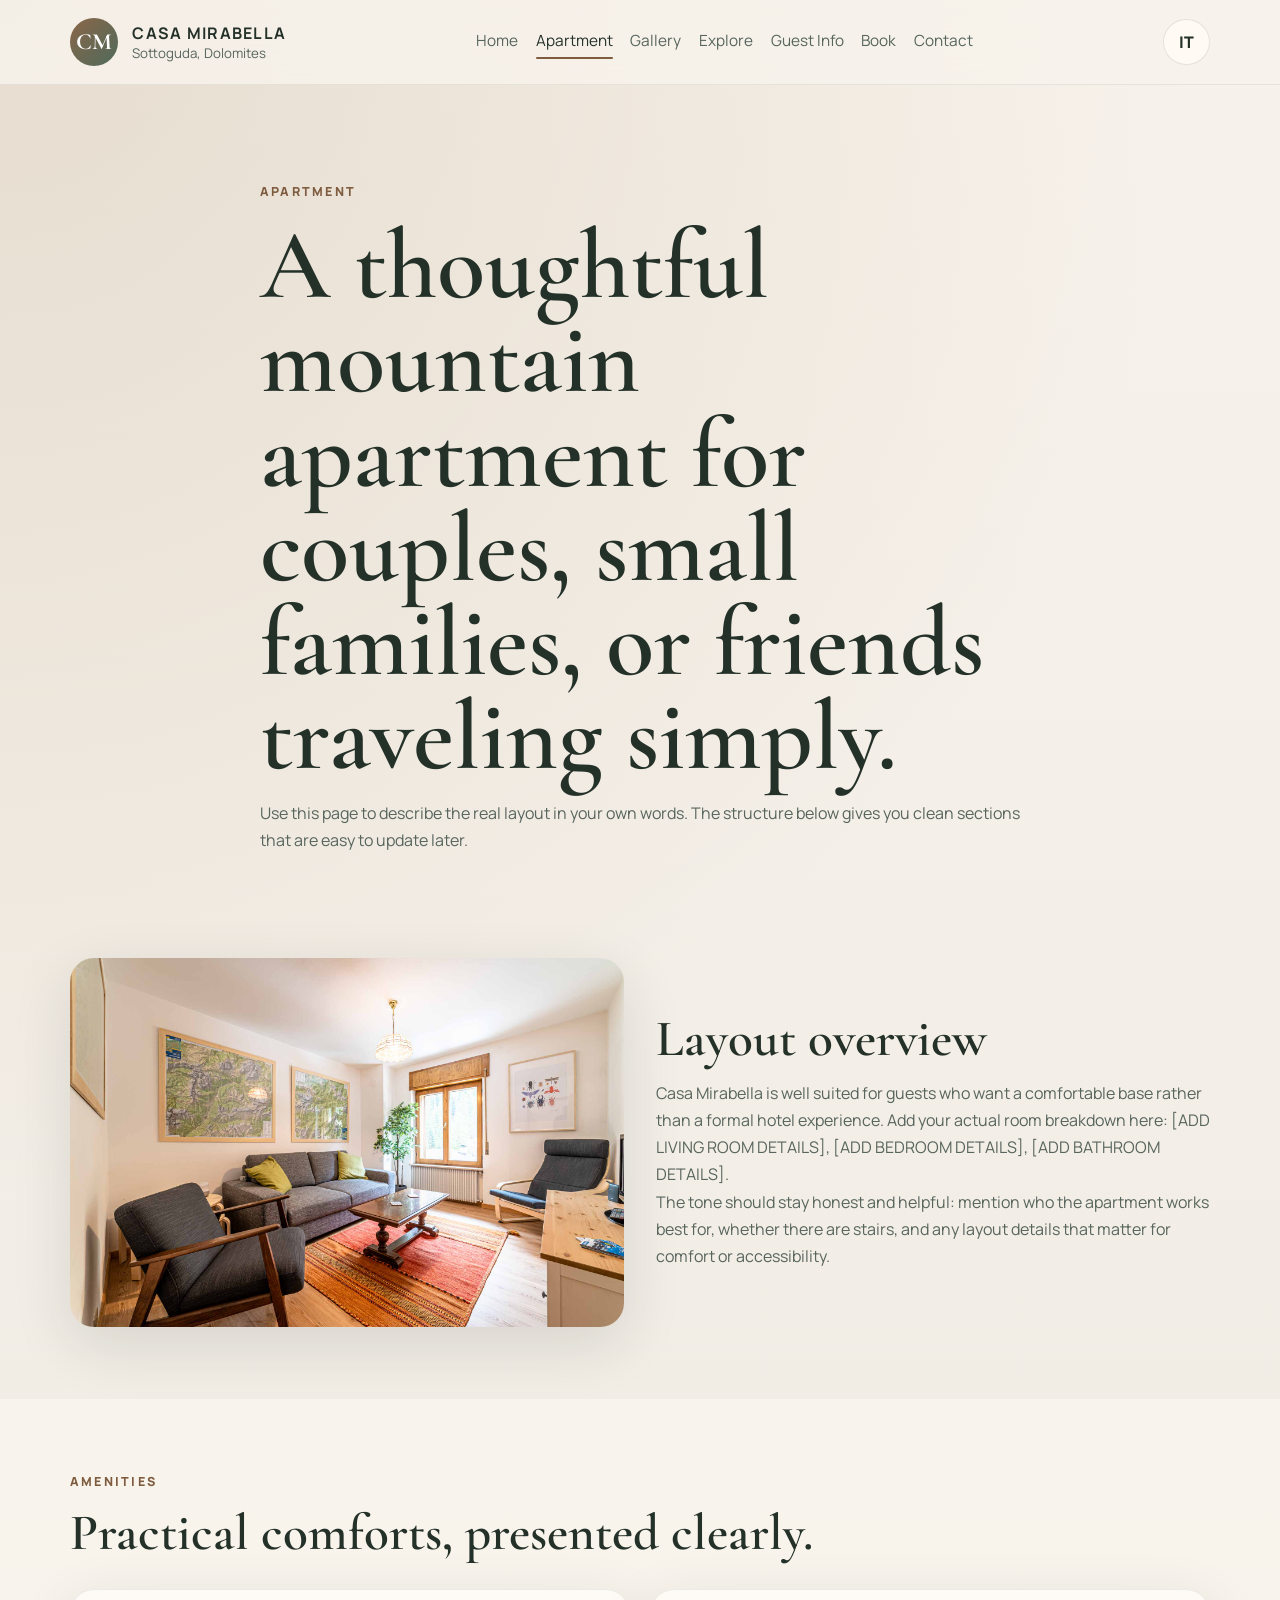
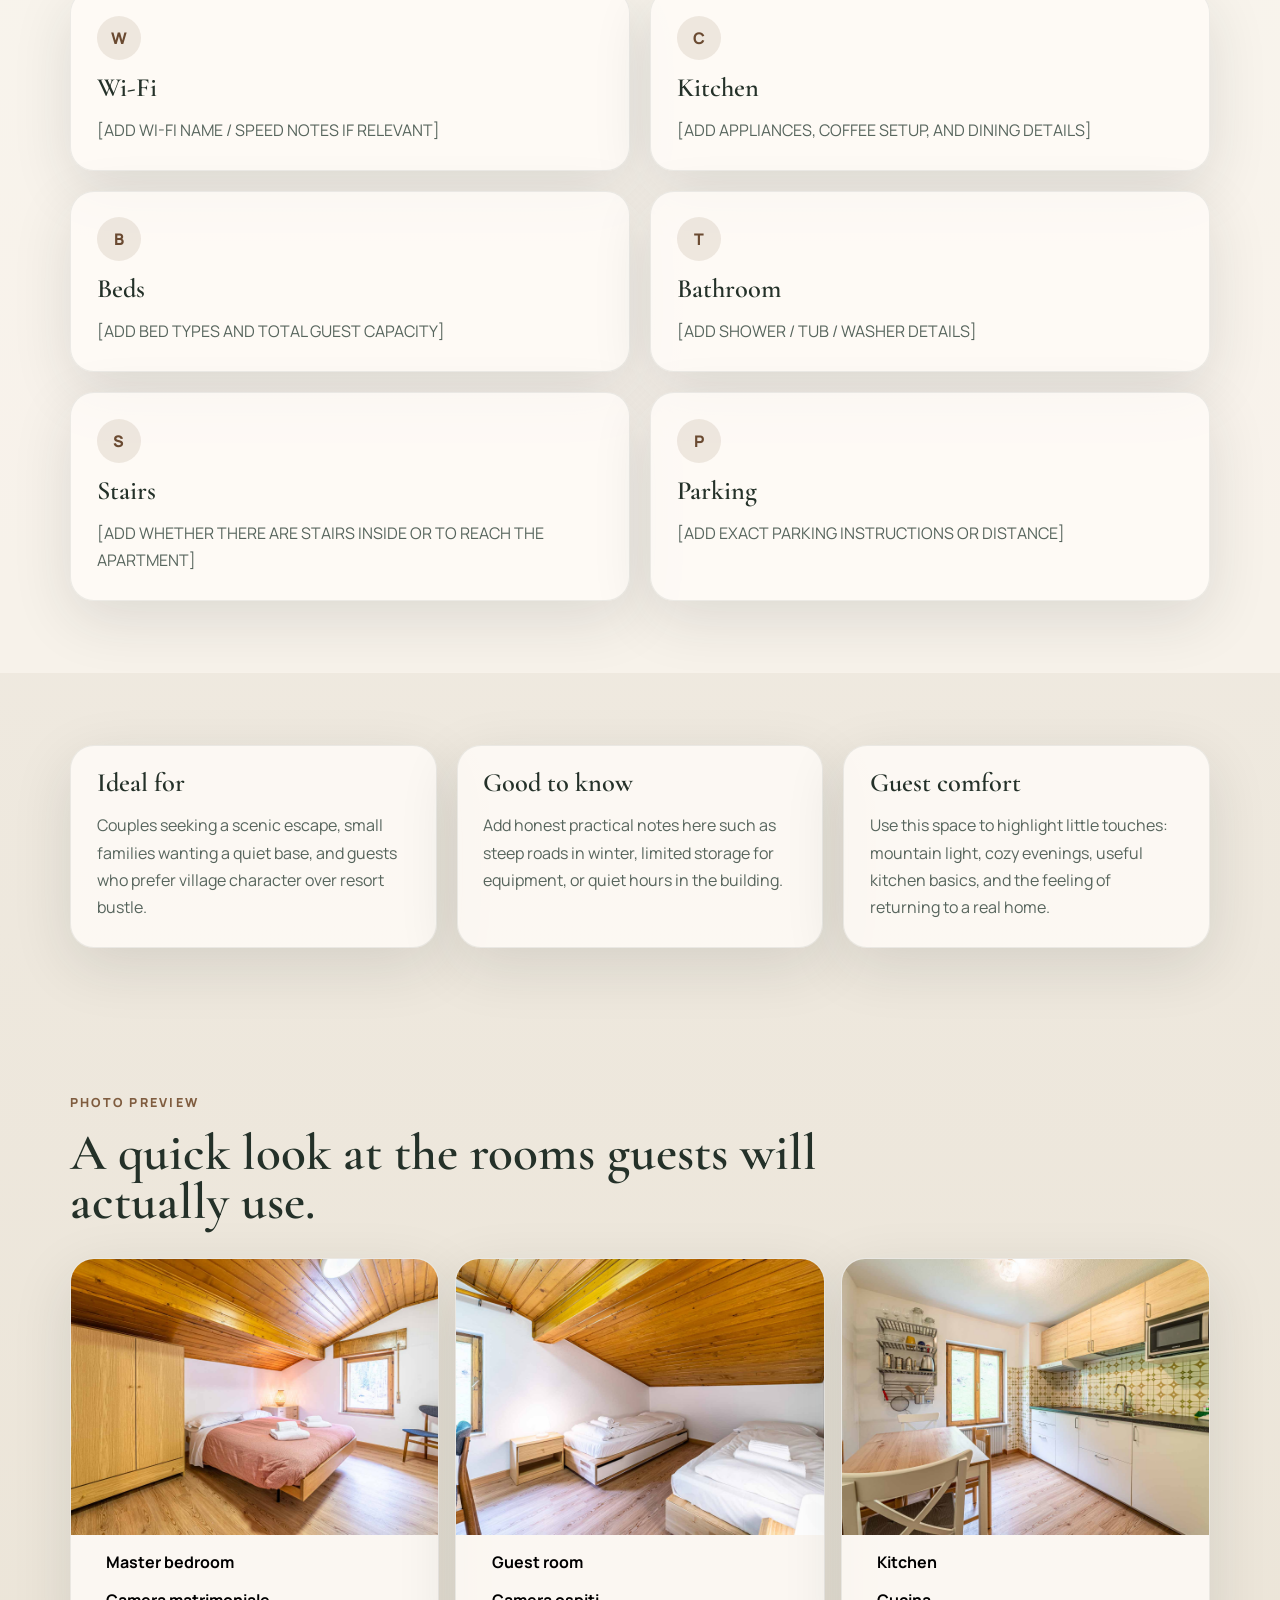
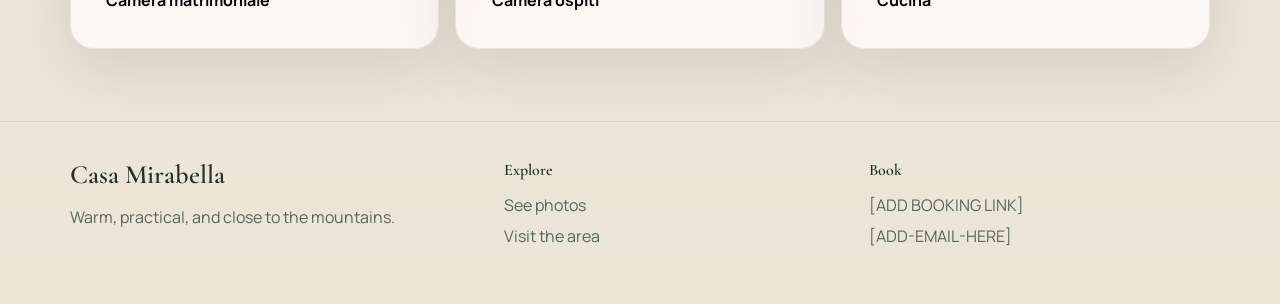
==== apartment.html @ 173e10f9 "Initial Casa Mirabella Website" ====
<!DOCTYPE html>
<html lang="en">
<head>
  <meta charset="UTF-8">
  <meta name="viewport" content="width=device-width, initial-scale=1.0">
  <title>Apartment | Casa Mirabella</title>
  <meta name="description" content="Explore the layout, amenities, and practical details of Casa Mirabella in Sottoguda, Italy.">
  <link rel="preconnect" href="https://fonts.googleapis.com">
  <link rel="preconnect" href="https://fonts.gstatic.com" crossorigin>
  <link href="https://fonts.googleapis.com/css2?family=Manrope:wght@400;500;700;800&family=Cormorant+Garamond:wght@500;600;700&display=swap" rel="stylesheet">
  <link rel="stylesheet" href="style.css">
</head>
<body data-page="apartment">
  <header class="site-header">
    <div class="container header-inner">
      <a class="brand" href="index.html" aria-label="Casa Mirabella home"><span class="brand-mark">CM</span><span><strong>Casa Mirabella</strong><small>Sottoguda, Dolomites</small></span></a>
      <button class="nav-toggle" type="button" aria-expanded="false" aria-controls="site-nav"><span></span><span></span><span></span></button>
      <nav id="site-nav" class="site-nav" aria-label="Main navigation">
        <a href="index.html"><span class="lang lang-en">Home</span><span class="lang lang-it">Home</span></a>
        <a href="apartment.html" class="active"><span class="lang lang-en">Apartment</span><span class="lang lang-it">Appartamento</span></a>
        <a href="gallery.html"><span class="lang lang-en">Gallery</span><span class="lang lang-it">Galleria</span></a>
        <a href="explore.html"><span class="lang lang-en">Explore</span><span class="lang lang-it">Dintorni</span></a>
        <a href="guest-info.html"><span class="lang lang-en">Guest Info</span><span class="lang lang-it">Info Ospiti</span></a>
        <a href="book.html"><span class="lang lang-en">Book</span><span class="lang lang-it">Prenota</span></a>
        <a href="contact.html"><span class="lang lang-en">Contact</span><span class="lang lang-it">Contatti</span></a>
      </nav>
      <button class="language-toggle" type="button" aria-label="Toggle language"><span data-lang-label>IT</span></button>
    </div>
  </header>
  <main class="page-main">
    <section class="page-hero">
      <div class="container narrow">
        <p class="eyebrow"><span class="lang lang-en">Apartment</span><span class="lang lang-it">Appartamento</span></p>
        <h1><span class="lang lang-en">A thoughtful mountain apartment for couples, small families, or friends traveling simply.</span><span class="lang lang-it">Un appartamento di montagna curato, ideale per coppie, piccole famiglie o amici in cerca di semplicita.</span></h1>
        <p><span class="lang lang-en">Use this page to describe the real layout in your own words. The structure below gives you clean sections that are easy to update later.</span><span class="lang lang-it">Usa questa pagina per descrivere la disposizione reale dell'appartamento con parole tue. La struttura qui sotto offre sezioni chiare e facili da aggiornare in seguito.</span></p>
      </div>
    </section>
    <section class="section">
      <div class="container split-layout">
        <div class="media-panel"><img src="photos/apartment/livingroom.jpg" alt="Living room at Casa Mirabella"></div>
        <div>
          <h2><span class="lang lang-en">Layout overview</span><span class="lang lang-it">Panoramica degli spazi</span></h2>
          <div class="rich-text">
            <p class="lang lang-en">Casa Mirabella is well suited for guests who want a comfortable base rather than a formal hotel experience. Add your actual room breakdown here: [ADD LIVING ROOM DETAILS], [ADD BEDROOM DETAILS], [ADD BATHROOM DETAILS].</p>
            <p class="lang lang-it">Casa Mirabella e adatta a chi cerca una base confortevole piu che un'esperienza alberghiera formale. Aggiungi qui la reale composizione degli ambienti: [AGGIUNGI DETTAGLI SOGGIORNO], [AGGIUNGI DETTAGLI CAMERA], [AGGIUNGI DETTAGLI BAGNO].</p>
            <p class="lang lang-en">The tone should stay honest and helpful: mention who the apartment works best for, whether there are stairs, and any layout details that matter for comfort or accessibility.</p>
            <p class="lang lang-it">Mantieni un tono onesto e utile: indica per chi e piu adatto l'appartamento, se ci sono scale e ogni dettaglio della disposizione che possa influire su comfort o accessibilita.</p>
          </div>
        </div>
      </div>
    </section>
    <section class="section section-soft">
      <div class="container">
        <div class="section-heading"><p class="eyebrow"><span class="lang lang-en">Amenities</span><span class="lang lang-it">Servizi</span></p><h2><span class="lang lang-en">Practical comforts, presented clearly.</span><span class="lang lang-it">Comfort pratici, presentati con chiarezza.</span></h2></div>
        <div class="icon-card-grid">
          <article class="icon-card"><span class="amenity-icon">W</span><h3>Wi-Fi</h3><p><span class="lang lang-en">[ADD WI-FI NAME / SPEED NOTES IF RELEVANT]</span><span class="lang lang-it">[AGGIUNGI NOME WI-FI / NOTE SULLA VELOCITA SE UTILE]</span></p></article>
          <article class="icon-card"><span class="amenity-icon">C</span><h3><span class="lang lang-en">Kitchen</span><span class="lang lang-it">Cucina</span></h3><p><span class="lang lang-en">[ADD APPLIANCES, COFFEE SETUP, AND DINING DETAILS]</span><span class="lang lang-it">[AGGIUNGI ELETTRODOMESTICI, MACCHINA CAFFE E DETTAGLI ZONA PRANZO]</span></p></article>
          <article class="icon-card"><span class="amenity-icon">B</span><h3><span class="lang lang-en">Beds</span><span class="lang lang-it">Letti</span></h3><p><span class="lang lang-en">[ADD BED TYPES AND TOTAL GUEST CAPACITY]</span><span class="lang lang-it">[AGGIUNGI TIPOLOGIA LETTI E CAPIENZA TOTALE OSPITI]</span></p></article>
          <article class="icon-card"><span class="amenity-icon">T</span><h3><span class="lang lang-en">Bathroom</span><span class="lang lang-it">Bagno</span></h3><p><span class="lang lang-en">[ADD SHOWER / TUB / WASHER DETAILS]</span><span class="lang lang-it">[AGGIUNGI DETTAGLI DOCCIA / VASCA / LAVATRICE]</span></p></article>
          <article class="icon-card"><span class="amenity-icon">S</span><h3><span class="lang lang-en">Stairs</span><span class="lang lang-it">Scale</span></h3><p><span class="lang lang-en">[ADD WHETHER THERE ARE STAIRS INSIDE OR TO REACH THE APARTMENT]</span><span class="lang lang-it">[AGGIUNGI SE CI SONO SCALE INTERNE O PER RAGGIUNGERE L'APPARTAMENTO]</span></p></article>
          <article class="icon-card"><span class="amenity-icon">P</span><h3><span class="lang lang-en">Parking</span><span class="lang lang-it">Parcheggio</span></h3><p><span class="lang lang-en">[ADD EXACT PARKING INSTRUCTIONS OR DISTANCE]</span><span class="lang lang-it">[AGGIUNGI ISTRUZIONI PRECISE O DISTANZA DEL PARCHEGGIO]</span></p></article>
        </div>
      </div>
    </section>
    <section class="section">
      <div class="container details-grid">
        <article class="info-card"><h3><span class="lang lang-en">Ideal for</span><span class="lang lang-it">Ideale per</span></h3><p><span class="lang lang-en">Couples seeking a scenic escape, small families wanting a quiet base, and guests who prefer village character over resort bustle.</span><span class="lang lang-it">Coppie in cerca di un soggiorno panoramico, piccole famiglie che desiderano una base tranquilla e ospiti che preferiscono il carattere del borgo al movimento dei grandi resort.</span></p></article>
        <article class="info-card"><h3><span class="lang lang-en">Good to know</span><span class="lang lang-it">Da sapere</span></h3><p><span class="lang lang-en">Add honest practical notes here such as steep roads in winter, limited storage for equipment, or quiet hours in the building.</span><span class="lang lang-it">Aggiungi qui note pratiche e sincere, come strade ripide in inverno, spazio limitato per l'attrezzatura o orari di silenzio nel palazzo.</span></p></article>
        <article class="info-card"><h3><span class="lang lang-en">Guest comfort</span><span class="lang lang-it">Comfort degli ospiti</span></h3><p><span class="lang lang-en">Use this space to highlight little touches: mountain light, cozy evenings, useful kitchen basics, and the feeling of returning to a real home.</span><span class="lang lang-it">Usa questo spazio per valorizzare i dettagli: la luce di montagna, le serate raccolte, gli essenziali in cucina e la sensazione di tornare in una vera casa.</span></p></article>
      </div>
    </section>
    <section class="section">
      <div class="container">
        <div class="section-heading"><p class="eyebrow"><span class="lang lang-en">Photo Preview</span><span class="lang lang-it">Anteprima foto</span></p><h2><span class="lang lang-en">A quick look at the rooms guests will actually use.</span><span class="lang lang-it">Uno sguardo veloce agli ambienti che gli ospiti vivranno davvero.</span></h2></div>
        <div class="gallery-grid">
          <button class="gallery-item" type="button" data-lightbox-src="photos/apartment/master.jpg" data-lightbox-alt="Master bedroom at Casa Mirabella"><img src="photos/apartment/master.jpg" alt="Master bedroom at Casa Mirabella"><span><span class="lang lang-en">Master bedroom</span><span class="lang lang-it">Camera matrimoniale</span></span></button>
          <button class="gallery-item" type="button" data-lightbox-src="photos/apartment/guest.jpg" data-lightbox-alt="Guest bedroom at Casa Mirabella"><img src="photos/apartment/guest.jpg" alt="Guest bedroom at Casa Mirabella"><span><span class="lang lang-en">Guest room</span><span class="lang lang-it">Camera ospiti</span></span></button>
          <button class="gallery-item" type="button" data-lightbox-src="photos/apartment/kitchen.jpg" data-lightbox-alt="Kitchen at Casa Mirabella"><img src="photos/apartment/kitchen.jpg" alt="Kitchen at Casa Mirabella"><span><span class="lang lang-en">Kitchen</span><span class="lang lang-it">Cucina</span></span></button>
        </div>
      </div>
    </section>
  </main>
  <div class="lightbox" hidden><button class="lightbox-close" type="button" aria-label="Close image">×</button><img class="lightbox-image" src="" alt=""></div>
  <footer class="site-footer">
    <div class="container footer-grid">
      <div><h3>Casa Mirabella</h3><p class="lang lang-en">Warm, practical, and close to the mountains.</p><p class="lang lang-it">Accogliente, pratica e vicina alla montagna.</p></div>
      <div><h4><span class="lang lang-en">Explore</span><span class="lang lang-it">Esplora</span></h4><a href="gallery.html"><span class="lang lang-en">See photos</span><span class="lang lang-it">Guarda le foto</span></a><a href="explore.html"><span class="lang lang-en">Visit the area</span><span class="lang lang-it">Scopri il territorio</span></a></div>
      <div><h4><span class="lang lang-en">Book</span><span class="lang lang-it">Prenota</span></h4><a href="book.html">[ADD BOOKING LINK]</a><a href="contact.html#contact-form">[ADD-EMAIL-HERE]</a></div>
    </div>
  </footer>
  <script src="script.js"></script>
</body>
</html>
---- style.css ----
:root {
  --bg: #f4efe7;
  --bg-soft: #ede4d7;
  --surface: rgba(255, 252, 248, 0.8);
  --surface-strong: #fffaf4;
  --text: #243129;
  --text-soft: #57655d;
  --line: rgba(36, 49, 41, 0.12);
  --accent: #7f5c3f;
  --accent-strong: #6a4a31;
  --shadow: 0 18px 60px rgba(37, 42, 39, 0.12);
  --radius: 24px;
  --radius-sm: 16px;
  --container: min(1140px, calc(100vw - 2rem));
}

*,
*::before,
*::after { box-sizing: border-box; }

html { scroll-behavior: smooth; }

body {
  margin: 0;
  font-family: "Manrope", sans-serif;
  color: var(--text);
  background:
    radial-gradient(circle at top left, rgba(207, 191, 168, 0.42), transparent 32%),
    linear-gradient(180deg, #f7f2eb 0%, #f1ece4 44%, #ebe4d7 100%);
}

img { max-width: 100%; display: block; }
a { color: inherit; text-decoration: none; }
button, input, textarea { font: inherit; }
.container { width: var(--container); margin: 0 auto; }
.narrow { max-width: 760px; }

.site-header {
  position: sticky;
  top: 0;
  z-index: 20;
  backdrop-filter: blur(18px);
  background: rgba(247, 242, 235, 0.84);
  border-bottom: 1px solid rgba(36, 49, 41, 0.08);
}

.header-inner {
  display: flex;
  align-items: center;
  justify-content: space-between;
  gap: 1rem;
  min-height: 84px;
}

.brand { display: inline-flex; align-items: center; gap: 0.9rem; flex-shrink: 0; }
.brand strong, .brand small { display: block; }
.brand strong { font-size: 1rem; letter-spacing: 0.08em; text-transform: uppercase; }
.brand small { color: var(--text-soft); }

.brand-mark {
  width: 48px;
  height: 48px;
  display: grid;
  place-items: center;
  border-radius: 50%;
  background: linear-gradient(135deg, #8a6649, #4f6a5b);
  color: #fff;
  font-family: "Cormorant Garamond", serif;
  font-size: 1.45rem;
  font-weight: 700;
}

.site-nav { display: flex; align-items: center; gap: 1.1rem; }
.site-nav a { color: var(--text-soft); font-size: 0.96rem; padding-bottom: 0.2rem; position: relative; }
.site-nav a.active, .site-nav a:hover { color: var(--text); }
.site-nav a.active::after, .site-nav a:hover::after {
  content: "";
  position: absolute;
  left: 0; right: 0; bottom: -0.3rem;
  height: 2px; border-radius: 999px; background: var(--accent);
}

.language-toggle, .nav-toggle, .lightbox-close { border: 0; cursor: pointer; }
.language-toggle {
  padding: 0.7rem 0.95rem;
  border-radius: 999px;
  background: var(--surface-strong);
  color: var(--text);
  border: 1px solid var(--line);
  font-weight: 800;
}

.nav-toggle {
  display: none;
  width: 48px;
  height: 48px;
  padding: 0;
  background: var(--surface-strong);
  border-radius: 50%;
  border: 1px solid var(--line);
}

.nav-toggle span {
  display: block;
  width: 18px;
  height: 2px;
  margin: 4px auto;
  background: var(--text);
}

.hero, .page-hero { position: relative; }
.hero {
  min-height: 82vh;
  display: grid;
  align-items: center;
  overflow: clip;
}

.hero-media, .hero-overlay { position: absolute; inset: 0; }
.hero-media img { width: 100%; height: 100%; object-fit: cover; }
.hero-overlay {
  background:
    linear-gradient(180deg, rgba(25, 35, 30, 0.18), rgba(25, 35, 30, 0.65)),
    linear-gradient(90deg, rgba(24, 31, 27, 0.72) 0%, rgba(24, 31, 27, 0.18) 55%, rgba(24, 31, 27, 0.24) 100%);
}

.hero-content {
  position: relative;
  z-index: 1;
  padding: 8rem 0 6rem;
  color: #fbf8f3;
  max-width: 700px;
}

.eyebrow {
  margin: 0 0 1rem;
  letter-spacing: 0.18em;
  text-transform: uppercase;
  font-size: 0.78rem;
  font-weight: 800;
  color: var(--accent);
}

.hero .eyebrow { color: rgba(251, 248, 243, 0.82); }

h1, h2, h3, h4 {
  margin: 0 0 1rem;
  font-family: "Cormorant Garamond", serif;
  font-weight: 600;
  line-height: 0.95;
}

h1 { font-size: clamp(3.4rem, 8vw, 6.2rem); }
h2 { font-size: clamp(2.2rem, 4vw, 3.4rem); }
h3 { font-size: 1.65rem; }

p { margin: 0; line-height: 1.7; color: var(--text-soft); }
.hero-text { color: rgba(251, 248, 243, 0.88); max-width: 56ch; margin-bottom: 2rem; }

.hero-actions, .booking-actions, .contact-links {
  display: flex;
  flex-wrap: wrap;
  gap: 0.9rem;
}

.button {
  display: inline-flex;
  align-items: center;
  justify-content: center;
  min-height: 50px;
  padding: 0.85rem 1.35rem;
  border-radius: 999px;
  font-weight: 700;
  border: 1px solid transparent;
  transition: transform 180ms ease, background 180ms ease, color 180ms ease, border-color 180ms ease;
}

.button:hover { transform: translateY(-1px); }
.button-primary { background: linear-gradient(135deg, #8a6649, #6b4c35); color: #fff; }
.button-secondary { background: rgba(255, 250, 244, 0.08); border-color: rgba(255, 250, 244, 0.28); color: #fff; }
.booking-panel .button-secondary,
.contact-panel .button-secondary,
.contact-form .button-secondary {
  background: transparent;
  border-color: var(--line);
  color: var(--text);
}

.page-main { padding-top: 1rem; }
.page-hero { padding: 5rem 0 2rem; }
.section { padding: 4.5rem 0; }
.section-soft { background: rgba(255, 250, 244, 0.48); }
.section-dark { background: linear-gradient(160deg, rgba(33, 53, 47, 0.98), rgba(52, 76, 67, 0.96)); color: #f6f2eb; }
.section-dark p, .section-dark .eyebrow, .section-dark h2, .section-dark h3 { color: inherit; }
.section-heading { margin-bottom: 2rem; max-width: 760px; }

.intro-grid,
.split-layout,
.location-band,
.booking-layout,
.contact-layout {
  display: grid;
  grid-template-columns: repeat(2, minmax(0, 1fr));
  gap: 2rem;
  align-items: center;
}

.card-grid, .details-grid, .manual-grid, .icon-card-grid, .amenity-grid, .season-grid { display: grid; gap: 1.25rem; }
.three-up, .details-grid, .season-grid { grid-template-columns: repeat(3, minmax(0, 1fr)); }
.manual-grid, .icon-card-grid, .amenity-grid { grid-template-columns: repeat(2, minmax(0, 1fr)); }

.info-card,
.testimonial,
.manual-card,
.icon-card,
.amenity-card,
.booking-panel,
.contact-panel,
.contact-form,
.gallery-item,
.gallery-filter-note {
  background: var(--surface);
  border: 1px solid rgba(36, 49, 41, 0.08);
  border-radius: var(--radius);
  box-shadow: var(--shadow);
}

.info-card, .testimonial, .manual-card, .icon-card, .amenity-card, .booking-panel, .contact-panel, .contact-form { padding: 1.6rem; }
.media-panel, .location-map { overflow: hidden; border-radius: var(--radius); box-shadow: var(--shadow); }
.media-panel img, .location-map img { width: 100%; height: 100%; object-fit: cover; }
.amenity-icon {
  width: 44px;
  height: 44px;
  display: inline-grid;
  place-items: center;
  border-radius: 50%;
  background: rgba(127, 92, 63, 0.12);
  color: var(--accent-strong);
  font-weight: 800;
  margin-bottom: 1rem;
}

.text-link { display: inline-flex; margin-top: 1.25rem; color: var(--accent-strong); font-weight: 800; }
.gallery-filter-note { padding: 1rem 1.25rem; margin-bottom: 1rem; }
.gallery-grid { display: grid; grid-template-columns: repeat(3, minmax(0, 1fr)); gap: 1rem; }
.gallery-item { padding: 0; overflow: hidden; text-align: left; cursor: pointer; }
.gallery-item img { aspect-ratio: 4 / 3; width: 100%; object-fit: cover; }
.gallery-item span { display: block; padding: 1rem 1.1rem 1.15rem; font-weight: 700; }

.lightbox {
  position: fixed;
  inset: 0;
  background: rgba(17, 24, 21, 0.9);
  display: grid;
  place-items: center;
  padding: 2rem;
  z-index: 30;
}

.lightbox[hidden] {
  display: none !important;
}

.lightbox-image {
  max-width: min(100%, 1000px);
  max-height: 86vh;
  border-radius: var(--radius-sm);
  box-shadow: 0 30px 80px rgba(0, 0, 0, 0.35);
}

.lightbox-close {
  position: absolute;
  top: 1rem;
  right: 1rem;
  width: 52px;
  height: 52px;
  border-radius: 50%;
  background: rgba(255, 255, 255, 0.12);
  color: #fff;
  font-size: 2rem;
}

.calendar-placeholder {
  margin-top: 1rem;
  padding: 1rem;
  border-radius: var(--radius-sm);
  background: rgba(255, 255, 255, 0.6);
  border: 1px dashed rgba(36, 49, 41, 0.18);
}

.availability-widget { display: grid; gap: 1rem; }
.calendar-head {
  display: flex;
  justify-content: space-between;
  gap: 1rem;
  align-items: flex-start;
  margin-bottom: 0.3rem;
}

.calendar-status {
  font-size: 0.95rem;
  margin-top: 0.35rem;
}

.calendar-legend {
  display: flex;
  flex-wrap: wrap;
  justify-content: flex-end;
  gap: 0.8rem 1rem;
  font-size: 0.88rem;
  color: var(--text-soft);
}

.calendar-legend span {
  display: inline-flex;
  align-items: center;
  gap: 0.45rem;
}

.legend-dot {
  width: 0.9rem;
  height: 0.9rem;
  border-radius: 50%;
  display: inline-block;
}

.legend-dot.is-available { background: #d7e7db; border: 1px solid rgba(66, 110, 78, 0.3); }
.legend-dot.is-unavailable { background: #d8b7ac; border: 1px solid rgba(123, 78, 67, 0.25); }

.calendar-months {
  display: grid;
  grid-template-columns: repeat(2, minmax(0, 1fr));
  gap: 1rem;
}

.calendar-month {
  padding: 1rem;
  border-radius: 18px;
  background: rgba(255, 255, 255, 0.52);
  border: 1px solid rgba(36, 49, 41, 0.08);
}

.calendar-month-title {
  font-family: "Cormorant Garamond", serif;
  font-size: 1.7rem;
  color: var(--text);
  margin-bottom: 0.85rem;
}

.calendar-weekdays,
.calendar-grid {
  display: grid;
  grid-template-columns: repeat(7, minmax(0, 1fr));
  gap: 0.45rem;
}

.calendar-weekdays span {
  text-align: center;
  font-size: 0.77rem;
  letter-spacing: 0.08em;
  text-transform: uppercase;
  color: var(--text-soft);
  font-weight: 700;
}

.calendar-day {
  min-height: 50px;
  border-radius: 12px;
  border: 1px solid transparent;
  background: rgba(127, 92, 63, 0.08);
  color: var(--text);
  font-weight: 700;
  display: grid;
  place-items: center;
}

.calendar-day.is-empty {
  background: transparent;
}

.calendar-day.is-available {
  background: #edf3ee;
  border-color: rgba(66, 110, 78, 0.12);
}

.calendar-day.is-unavailable {
  background: #f1dfd9;
  border-color: rgba(123, 78, 67, 0.18);
  color: #7a473b;
}

.calendar-note {
  font-size: 0.92rem;
}

.emphasis { background: linear-gradient(180deg, rgba(250, 245, 238, 0.95), rgba(245, 238, 229, 0.92)); }
.contact-form { display: grid; gap: 1rem; }
.contact-form label { display: grid; gap: 0.45rem; font-weight: 700; }
.contact-form input, .contact-form textarea {
  width: 100%;
  padding: 0.95rem 1rem;
  border-radius: 14px;
  border: 1px solid rgba(36, 49, 41, 0.12);
  background: rgba(255, 255, 255, 0.76);
}

.site-footer { padding: 2.6rem 0 3rem; border-top: 1px solid rgba(36, 49, 41, 0.08); }
.footer-grid { display: grid; grid-template-columns: 1.2fr 1fr 1fr; gap: 1.5rem; }
.site-footer a { display: block; margin-bottom: 0.55rem; color: var(--text-soft); }

.lang { display: none; }
html[data-language="en"] .lang-en,
html[data-language="it"] .lang-it { display: inline; }
html[data-language="en"] p.lang-en,
html[data-language="it"] p.lang-it { display: block; }

@media (max-width: 960px) {
  .site-nav {
    position: absolute;
    top: 100%;
    left: 1rem;
    right: 1rem;
    display: none;
    flex-direction: column;
    align-items: flex-start;
    gap: 0.85rem;
    padding: 1rem 1.1rem 1.2rem;
    background: rgba(255, 250, 244, 0.98);
    border: 1px solid var(--line);
    border-radius: 20px;
    box-shadow: var(--shadow);
  }

  .site-header.nav-open .site-nav { display: flex; }
  .nav-toggle { display: inline-block; }
  .header-inner { flex-wrap: wrap; padding: 0.85rem 0; }

  .intro-grid,
  .split-layout,
  .location-band,
  .booking-layout,
  .contact-layout,
  .footer-grid,
  .three-up,
  .details-grid,
  .manual-grid,
  .icon-card-grid,
  .amenity-grid,
  .gallery-grid,
  .season-grid { grid-template-columns: 1fr; }

  h1 { font-size: clamp(2.8rem, 14vw, 4.5rem); }
  .hero { min-height: 74vh; }
  .calendar-months { grid-template-columns: 1fr; }
  .calendar-head { flex-direction: column; }
  .calendar-legend { justify-content: flex-start; }
}

@media (max-width: 640px) {
  .container { width: min(100vw - 1.2rem, 100%); }
  .hero-content, .page-hero { padding-top: 3rem; }
  .section { padding: 3.4rem 0; }
}
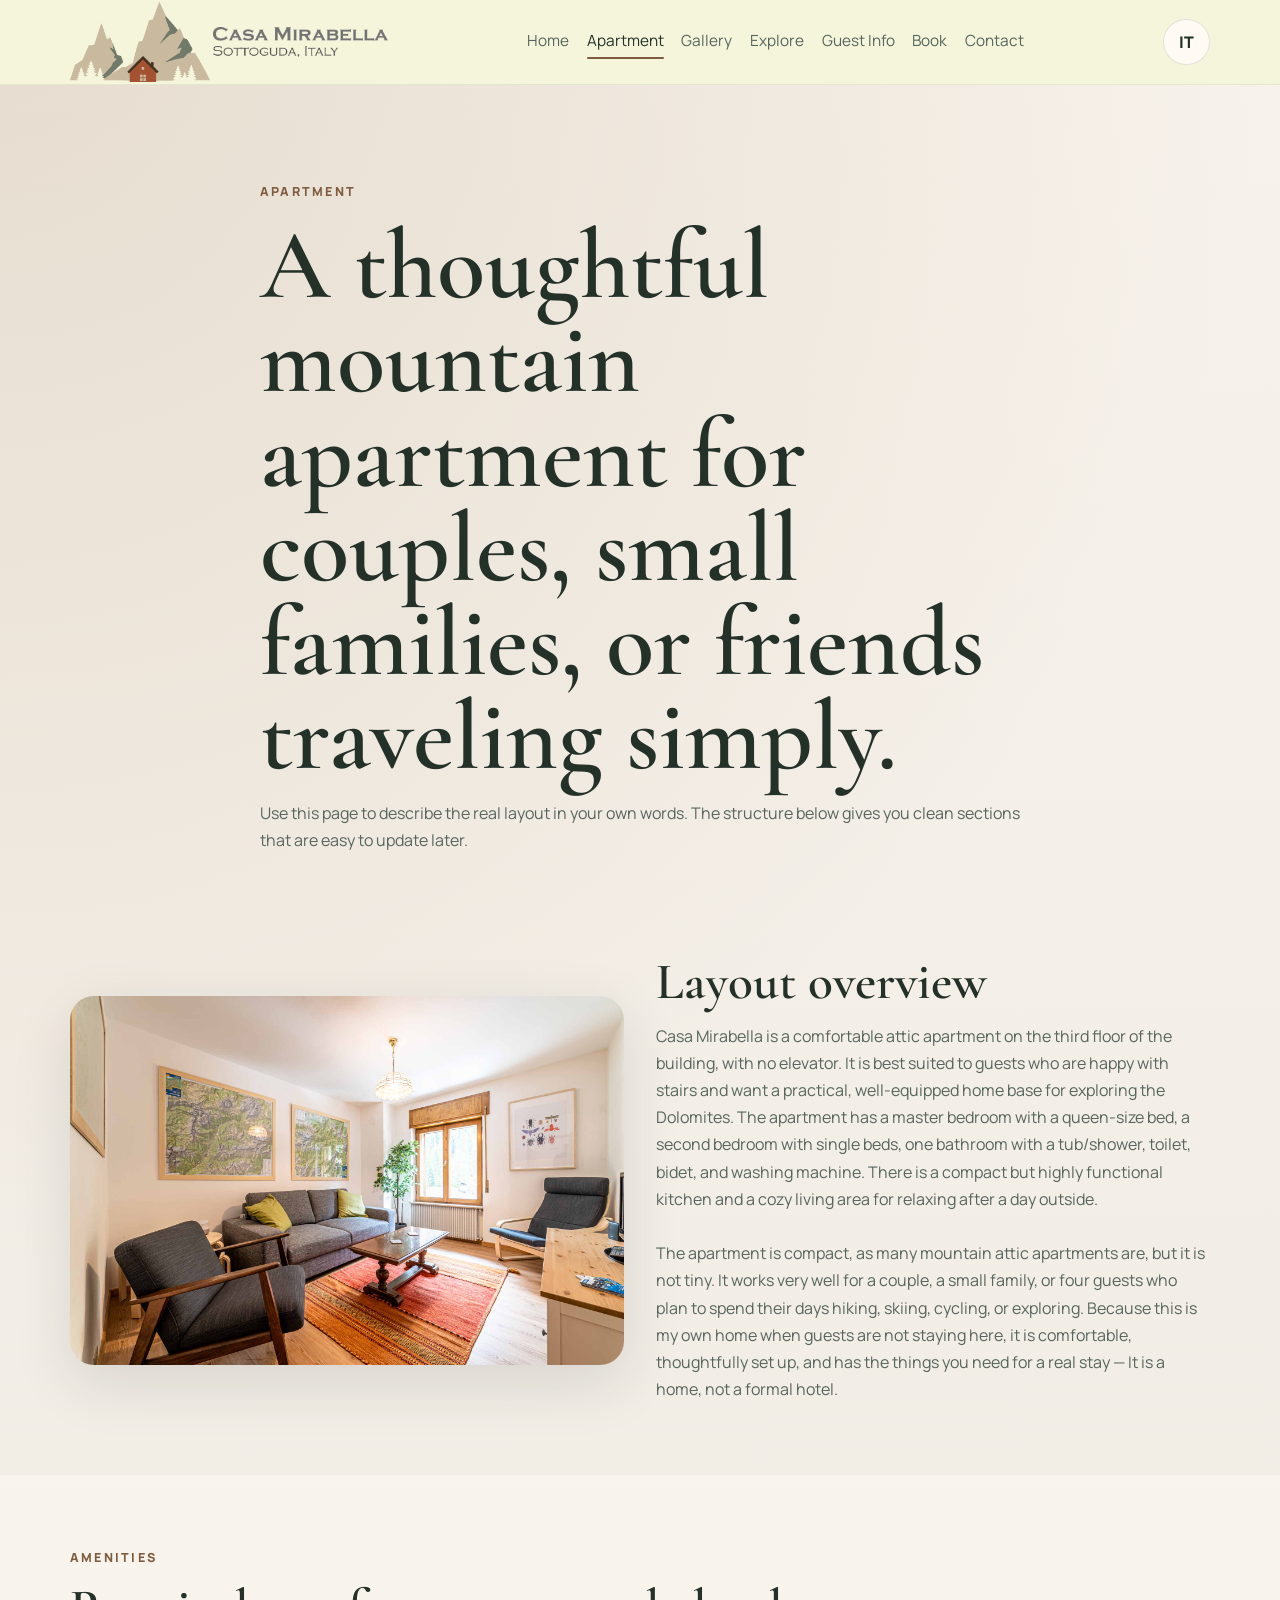
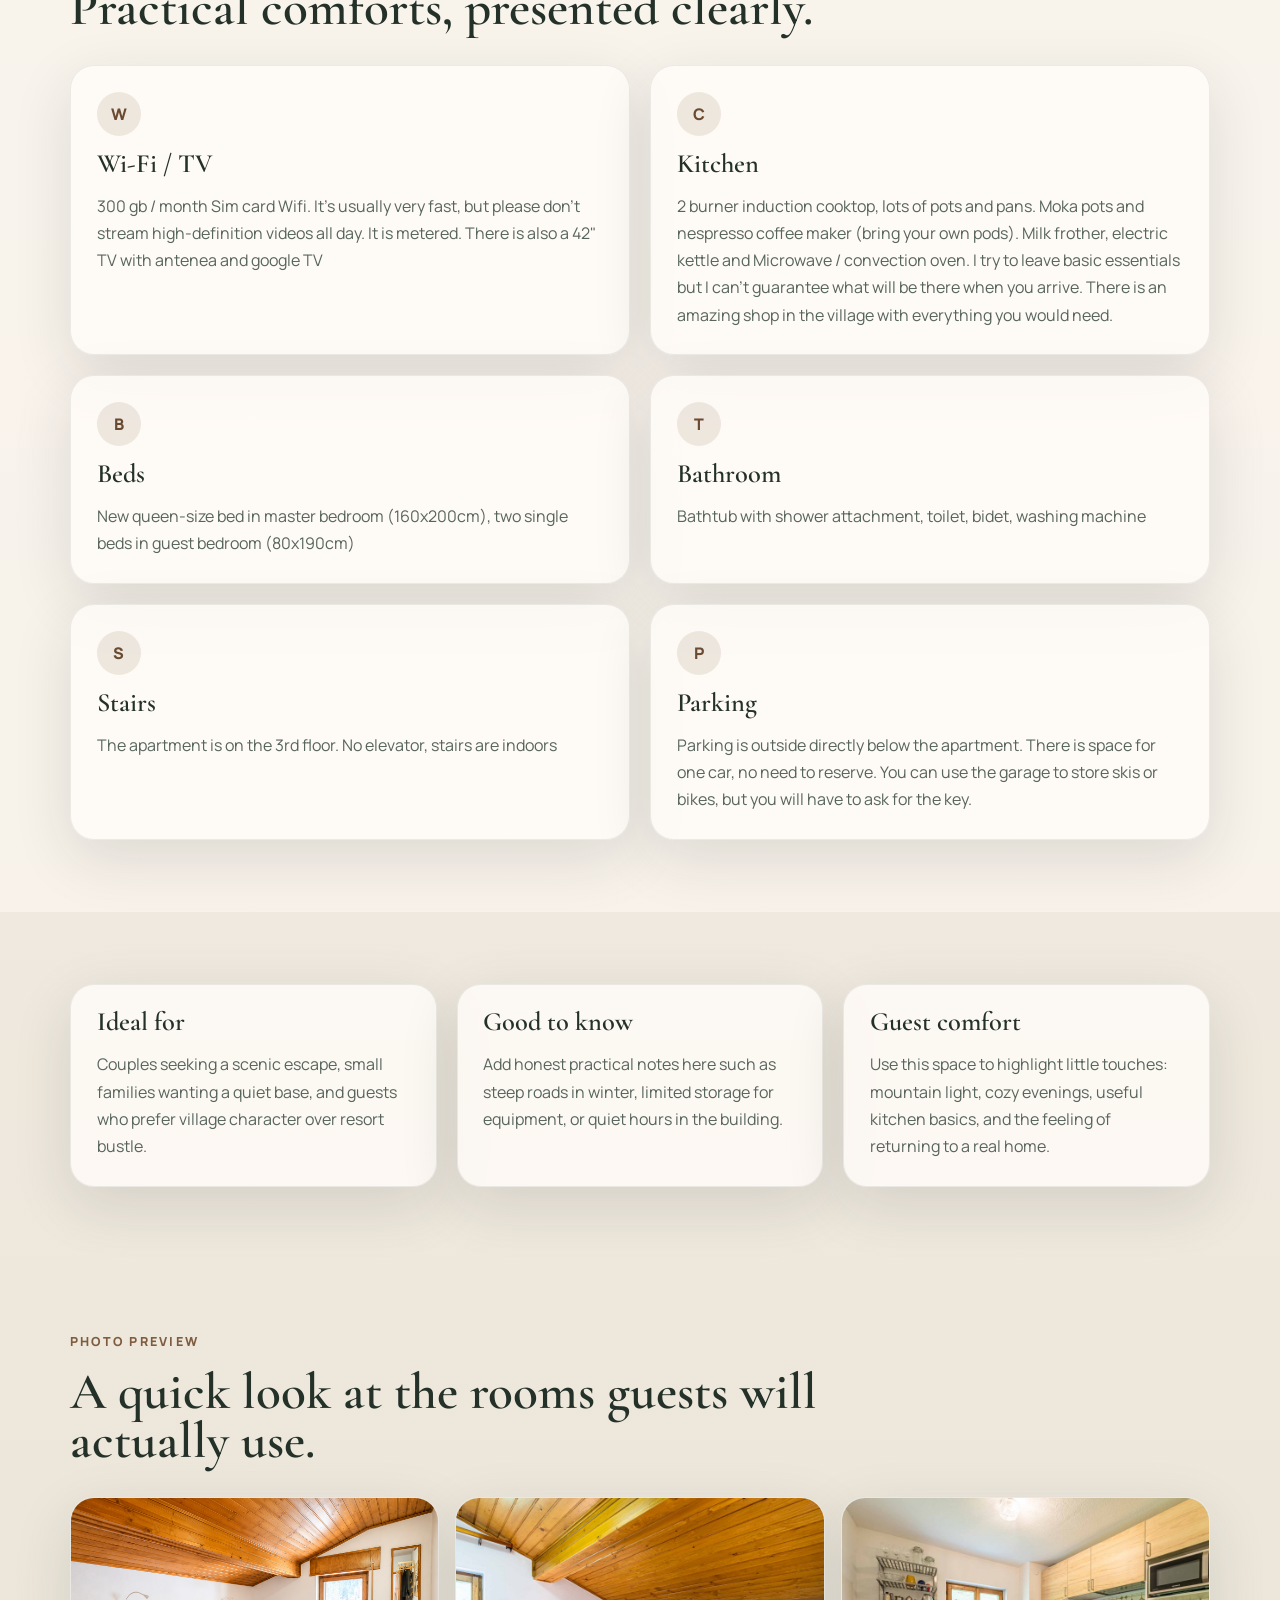
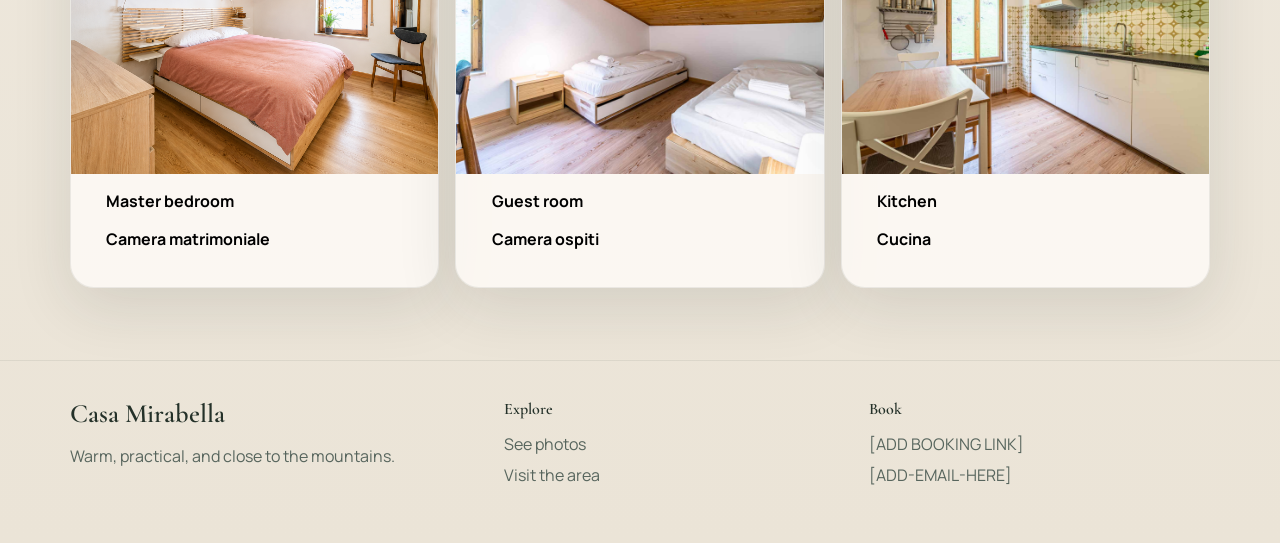
==== commit f334a86d: "Update site content and assets" ====
--- a/apartment.html
+++ b/apartment.html
@@ -7,13 +7,13 @@
   <meta name="description" content="Explore the layout, amenities, and practical details of Casa Mirabella in Sottoguda, Italy.">
   <link rel="preconnect" href="https://fonts.googleapis.com">
   <link rel="preconnect" href="https://fonts.gstatic.com" crossorigin>
-  <link href="https://fonts.googleapis.com/css2?family=Manrope:wght@400;500;700;800&family=Cormorant+Garamond:wght@500;600;700&display=swap" rel="stylesheet">
+  <link href="https://fonts.googleapis.com/css2?family=Manrope:wght@400;500;700;800&family=Cormorant+Garamond:wght@500;600;700&family=Crimson+Text:wght@400;600&display=swap" rel="stylesheet">
   <link rel="stylesheet" href="style.css">
 </head>
 <body data-page="apartment">
   <header class="site-header">
     <div class="container header-inner">
-      <a class="brand" href="index.html" aria-label="Casa Mirabella home"><span class="brand-mark">CM</span><span><strong>Casa Mirabella</strong><small>Sottoguda, Dolomites</small></span></a>
+      <a class="brand" href="index.html" aria-label="Casa Mirabella home"><img class="brand-icon" src="photos/casa-mirabella-icon.png" alt="Casa Mirabella"><span class="brand-text"><img class="brand-name" src="photos/casa-mirabella-text.png" alt="Casa Mirabella"><img class="brand-tagline" src="photos/Sottoguda-Italy.png" alt="Sottoguda, Italy"></span></a>
       <button class="nav-toggle" type="button" aria-expanded="false" aria-controls="site-nav"><span></span><span></span><span></span></button>
       <nav id="site-nav" class="site-nav" aria-label="Main navigation">
         <a href="index.html"><span class="lang lang-en">Home</span><span class="lang lang-it">Home</span></a>
@@ -41,10 +41,14 @@
         <div>
           <h2><span class="lang lang-en">Layout overview</span><span class="lang lang-it">Panoramica degli spazi</span></h2>
           <div class="rich-text">
-            <p class="lang lang-en">Casa Mirabella is well suited for guests who want a comfortable base rather than a formal hotel experience. Add your actual room breakdown here: [ADD LIVING ROOM DETAILS], [ADD BEDROOM DETAILS], [ADD BATHROOM DETAILS].</p>
+            <p class="lang lang-en">Casa Mirabella is a comfortable attic apartment on the third floor of the building, with no elevator. It is best suited to guests who are happy with stairs and want a practical, well-equipped home base for exploring the Dolomites.
+
+The apartment has a master bedroom with a queen-size bed, a second bedroom with single beds, one bathroom with a tub/shower, toilet, bidet, and washing machine. There is a compact but highly functional kitchen and a cozy living area for relaxing after a day outside.
+
+</p>
             <p class="lang lang-it">Casa Mirabella e adatta a chi cerca una base confortevole piu che un'esperienza alberghiera formale. Aggiungi qui la reale composizione degli ambienti: [AGGIUNGI DETTAGLI SOGGIORNO], [AGGIUNGI DETTAGLI CAMERA], [AGGIUNGI DETTAGLI BAGNO].</p>
-            <p class="lang lang-en">The tone should stay honest and helpful: mention who the apartment works best for, whether there are stairs, and any layout details that matter for comfort or accessibility.</p>
-            <p class="lang lang-it">Mantieni un tono onesto e utile: indica per chi e piu adatto l'appartamento, se ci sono scale e ogni dettaglio della disposizione che possa influire su comfort o accessibilita.</p>
+            <p class="lang lang-en"><br>The apartment is compact, as many mountain attic apartments are, but it is not tiny. It works very well for a couple, a small family, or four guests who plan to spend their days hiking, skiing, cycling, or exploring. Because this is my own home when guests are not staying here, it is comfortable, thoughtfully set up, and has the things you need for a real stay — It is a home, not a formal hotel.</p>
+            <p class="lang lang-it"><br>Mantieni un tono onesto e utile: indica per chi e piu adatto l'appartamento, se ci sono scale e ogni dettaglio della disposizione che possa influire su comfort o accessibilita.</p>
           </div>
         </div>
       </div>
@@ -53,12 +57,12 @@
       <div class="container">
         <div class="section-heading"><p class="eyebrow"><span class="lang lang-en">Amenities</span><span class="lang lang-it">Servizi</span></p><h2><span class="lang lang-en">Practical comforts, presented clearly.</span><span class="lang lang-it">Comfort pratici, presentati con chiarezza.</span></h2></div>
         <div class="icon-card-grid">
-          <article class="icon-card"><span class="amenity-icon">W</span><h3>Wi-Fi</h3><p><span class="lang lang-en">[ADD WI-FI NAME / SPEED NOTES IF RELEVANT]</span><span class="lang lang-it">[AGGIUNGI NOME WI-FI / NOTE SULLA VELOCITA SE UTILE]</span></p></article>
-          <article class="icon-card"><span class="amenity-icon">C</span><h3><span class="lang lang-en">Kitchen</span><span class="lang lang-it">Cucina</span></h3><p><span class="lang lang-en">[ADD APPLIANCES, COFFEE SETUP, AND DINING DETAILS]</span><span class="lang lang-it">[AGGIUNGI ELETTRODOMESTICI, MACCHINA CAFFE E DETTAGLI ZONA PRANZO]</span></p></article>
-          <article class="icon-card"><span class="amenity-icon">B</span><h3><span class="lang lang-en">Beds</span><span class="lang lang-it">Letti</span></h3><p><span class="lang lang-en">[ADD BED TYPES AND TOTAL GUEST CAPACITY]</span><span class="lang lang-it">[AGGIUNGI TIPOLOGIA LETTI E CAPIENZA TOTALE OSPITI]</span></p></article>
-          <article class="icon-card"><span class="amenity-icon">T</span><h3><span class="lang lang-en">Bathroom</span><span class="lang lang-it">Bagno</span></h3><p><span class="lang lang-en">[ADD SHOWER / TUB / WASHER DETAILS]</span><span class="lang lang-it">[AGGIUNGI DETTAGLI DOCCIA / VASCA / LAVATRICE]</span></p></article>
-          <article class="icon-card"><span class="amenity-icon">S</span><h3><span class="lang lang-en">Stairs</span><span class="lang lang-it">Scale</span></h3><p><span class="lang lang-en">[ADD WHETHER THERE ARE STAIRS INSIDE OR TO REACH THE APARTMENT]</span><span class="lang lang-it">[AGGIUNGI SE CI SONO SCALE INTERNE O PER RAGGIUNGERE L'APPARTAMENTO]</span></p></article>
-          <article class="icon-card"><span class="amenity-icon">P</span><h3><span class="lang lang-en">Parking</span><span class="lang lang-it">Parcheggio</span></h3><p><span class="lang lang-en">[ADD EXACT PARKING INSTRUCTIONS OR DISTANCE]</span><span class="lang lang-it">[AGGIUNGI ISTRUZIONI PRECISE O DISTANZA DEL PARCHEGGIO]</span></p></article>
+          <article class="icon-card"><span class="amenity-icon">W</span><h3>Wi-Fi / TV</h3><p><span class="lang lang-en">300 gb / month Sim card Wifi. It's usually very fast, but please don't stream high-definition videos all day. It is metered. There is also a 42" TV with antenea and google TV</span><span class="lang lang-it">[AGGIUNGI NOME WI-FI / NOTE SULLA VELOCITA SE UTILE]</span></p></article>
+          <article class="icon-card"><span class="amenity-icon">C</span><h3><span class="lang lang-en">Kitchen</span><span class="lang lang-it">Cucina</span></h3><p><span class="lang lang-en">2 burner induction cooktop, lots of pots and pans. Moka pots and nespresso coffee maker (bring your own pods). Milk frother, electric kettle and Microwave / convection oven. I try to leave basic essentials but I can't guarantee what will be there when you arrive. There is an amazing shop in the village with everything you would need.</span><span class="lang lang-it">[AGGIUNGI ELETTRODOMESTICI, MACCHINA CAFFE E DETTAGLI ZONA PRANZO]</span></p></article>
+          <article class="icon-card"><span class="amenity-icon">B</span><h3><span class="lang lang-en">Beds</span><span class="lang lang-it">Letti</span></h3><p><span class="lang lang-en">New queen-size bed in master bedroom (160x200cm), two single beds in guest bedroom (80x190cm) </span><span class="lang lang-it">[AGGIUNGI TIPOLOGIA LETTI E CAPIENZA TOTALE OSPITI]</span></p></article>
+          <article class="icon-card"><span class="amenity-icon">T</span><h3><span class="lang lang-en">Bathroom</span><span class="lang lang-it">Bagno</span></h3><p><span class="lang lang-en">Bathtub with shower attachment, toilet, bidet, washing machine</span><span class="lang lang-it">[AGGIUNGI DETTAGLI DOCCIA / VASCA / LAVATRICE]</span></p></article>
+          <article class="icon-card"><span class="amenity-icon">S</span><h3><span class="lang lang-en">Stairs</span><span class="lang lang-it">Scale</span></h3><p><span class="lang lang-en">The apartment is on the 3rd floor. No elevator, stairs are indoors</span><span class="lang lang-it">[AGGIUNGI SE CI SONO SCALE INTERNE O PER RAGGIUNGERE L'APPARTAMENTO]</span></p></article>
+          <article class="icon-card"><span class="amenity-icon">P</span><h3><span class="lang lang-en">Parking</span><span class="lang lang-it">Parcheggio</span></h3><p><span class="lang lang-en">Parking is outside directly below the apartment. There is space for one car, no need to reserve. You can use the garage to store skis or bikes, but you will have to ask for the key.</span><span class="lang lang-it">[AGGIUNGI ISTRUZIONI PRECISE O DISTANZA DEL PARCHEGGIO]</span></p></article>
         </div>
       </div>
     </section>
@@ -73,7 +77,7 @@
       <div class="container">
         <div class="section-heading"><p class="eyebrow"><span class="lang lang-en">Photo Preview</span><span class="lang lang-it">Anteprima foto</span></p><h2><span class="lang lang-en">A quick look at the rooms guests will actually use.</span><span class="lang lang-it">Uno sguardo veloce agli ambienti che gli ospiti vivranno davvero.</span></h2></div>
         <div class="gallery-grid">
-          <button class="gallery-item" type="button" data-lightbox-src="photos/apartment/master.jpg" data-lightbox-alt="Master bedroom at Casa Mirabella"><img src="photos/apartment/master.jpg" alt="Master bedroom at Casa Mirabella"><span><span class="lang lang-en">Master bedroom</span><span class="lang lang-it">Camera matrimoniale</span></span></button>
+          <button class="gallery-item" type="button" data-lightbox-src="photos/apartment/master_bedroom.png" data-lightbox-alt="Master bedroom at Casa Mirabella"><img src="photos/apartment/master_bedroom.png" alt="Master bedroom at Casa Mirabella"><span><span class="lang lang-en">Master bedroom</span><span class="lang lang-it">Camera matrimoniale</span></span></button>
           <button class="gallery-item" type="button" data-lightbox-src="photos/apartment/guest.jpg" data-lightbox-alt="Guest bedroom at Casa Mirabella"><img src="photos/apartment/guest.jpg" alt="Guest bedroom at Casa Mirabella"><span><span class="lang lang-en">Guest room</span><span class="lang lang-it">Camera ospiti</span></span></button>
           <button class="gallery-item" type="button" data-lightbox-src="photos/apartment/kitchen.jpg" data-lightbox-alt="Kitchen at Casa Mirabella"><img src="photos/apartment/kitchen.jpg" alt="Kitchen at Casa Mirabella"><span><span class="lang lang-en">Kitchen</span><span class="lang lang-it">Cucina</span></span></button>
         </div>
--- a/style.css
+++ b/style.css
@@ -40,7 +40,7 @@
   top: 0;
   z-index: 20;
   backdrop-filter: blur(18px);
-  background: rgba(247, 242, 235, 0.84);
+  background: #f5f5dc;
   border-bottom: 1px solid rgba(36, 49, 41, 0.08);
 }
 
@@ -52,10 +52,38 @@
   min-height: 84px;
 }
 
-.brand { display: inline-flex; align-items: center; gap: 0.9rem; flex-shrink: 0; }
-.brand strong, .brand small { display: block; }
-.brand strong { font-size: 1rem; letter-spacing: 0.08em; text-transform: uppercase; }
-.brand small { color: var(--text-soft); }
+.brand {
+  display: inline-flex;
+  align-items: center;
+  gap: 0.2rem;
+  flex-shrink: 0;
+}
+.brand-icon {
+  width: 140px;
+  height: 84px;
+  display: block;
+  object-fit: contain;
+}
+.brand-text {
+  display: inline-flex;
+  flex-direction: column;
+  gap: 0.3rem;
+  align-items: flex-start;
+}
+.brand-name {
+  display: block;
+  width: 175px;
+  height: auto;
+  filter: hue-rotate(90deg) saturate(2) brightness(0.5);
+}
+.brand-tagline {
+  display: block;
+  width: 125px;
+  height: auto;
+  opacity: 0.95;
+  filter: hue-rotate(90deg) saturate(2) brightness(0.3);
+}
+.brand strong, .brand small { display: none; }
 
 .brand-mark {
   width: 48px;
@@ -116,12 +144,17 @@
   overflow: clip;
 }
 
+
+
+
 .hero-media, .hero-overlay { position: absolute; inset: 0; }
-.hero-media img { width: 100%; height: 100%; object-fit: cover; }
+.hero-media img { width: 100%; height: 100%; object-fit: cover; opacity:0.65
+}
+
 .hero-overlay {
-  background:
-    linear-gradient(180deg, rgba(25, 35, 30, 0.18), rgba(25, 35, 30, 0.65)),
-    linear-gradient(90deg, rgba(24, 31, 27, 0.72) 0%, rgba(24, 31, 27, 0.18) 55%, rgba(24, 31, 27, 0.24) 100%);
+   background:
+    linear-gradient(180deg, rgba(5, 10, 8, 0.25), rgba(5, 10, 8, 0.65)),
+    linear-gradient(90deg, rgba(5, 10, 8, 0.75) 0%, rgba(5, 10, 8, 0.25) 55%, rgba(5, 10, 8, 0.35) 100%);
 }
 
 .hero-content {
@@ -129,7 +162,7 @@
   z-index: 1;
   padding: 8rem 0 6rem;
   color: #fbf8f3;
-  max-width: 700px;
+  max-width: 800px;
 }
 
 .eyebrow {
@@ -227,6 +260,7 @@
 
 .info-card, .testimonial, .manual-card, .icon-card, .amenity-card, .booking-panel, .contact-panel, .contact-form { padding: 1.6rem; }
 .media-panel, .location-map { overflow: hidden; border-radius: var(--radius); box-shadow: var(--shadow); }
+.location-map { aspect-ratio: 4 / 3; }
 .media-panel img, .location-map img { width: 100%; height: 100%; object-fit: cover; }
 .amenity-icon {
   width: 44px;
